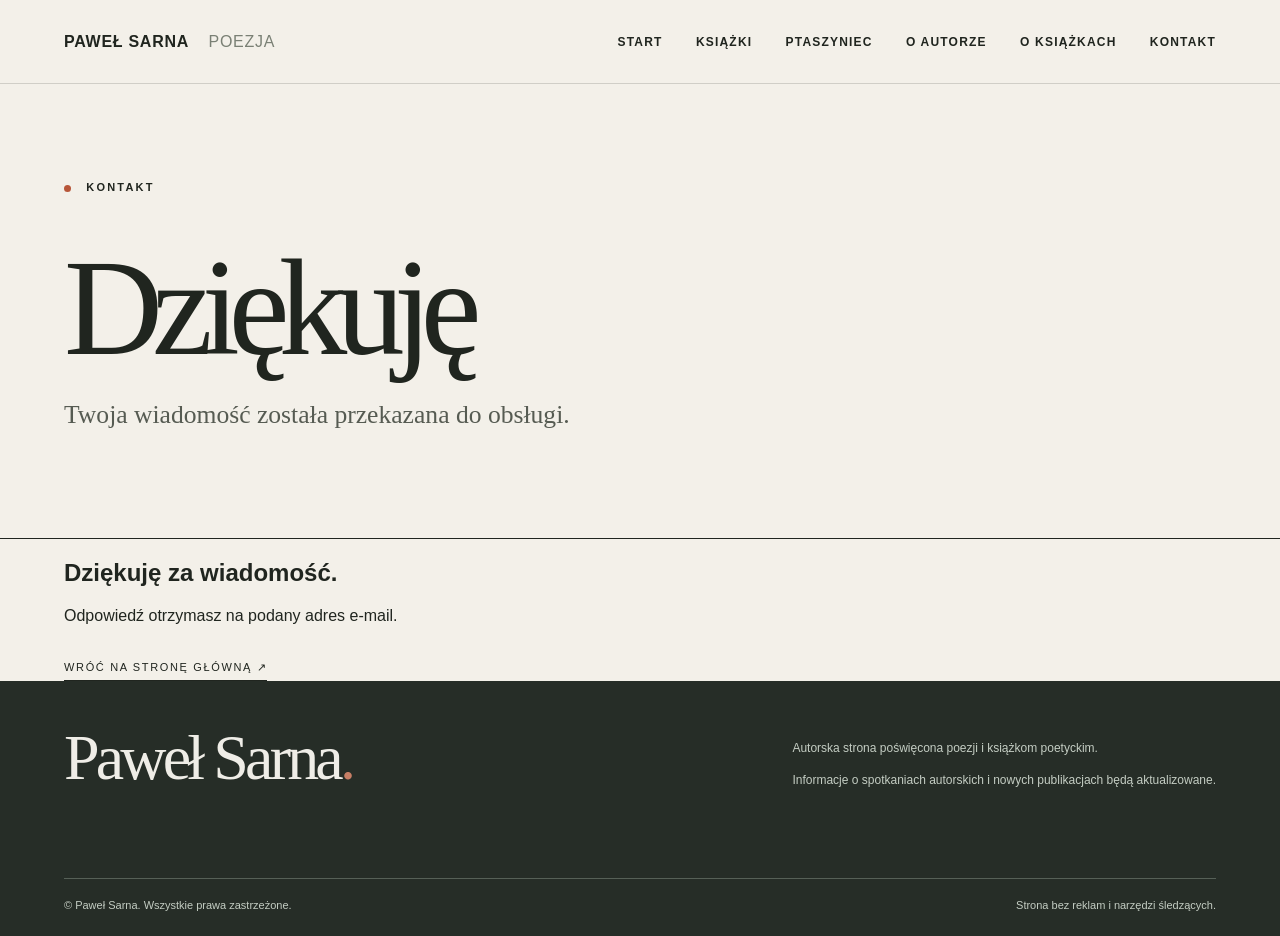
==== dziekuje.html @ df45cafb "Dodaj potwierdzenie wysłania formularza" ====
<!doctype html><html lang="pl"><head><meta charset="utf-8"><meta name="viewport" content="width=device-width, initial-scale=1"><meta name="color-scheme" content="light"><meta name="theme-color" content="#f3f0e9"><link rel="icon" type="image/svg+xml" href="favicon.svg"><link rel="stylesheet" href="style.css"><script defer src="script.js"></script><title>Wiadomość wysłana — Paweł Sarna</title><meta name="robots" content="noindex"><meta name="description" content="Potwierdzenie wysłania wiadomości ze strony autorskiej Pawła Sarny."><meta property="og:title" content="Wiadomość wysłana — Paweł Sarna"><meta property="og:description" content="Potwierdzenie wysłania wiadomości ze strony autorskiej Pawła Sarny."><meta property="og:type" content="website"></head><body><a class="skip" href="#tresc">Przejdź do treści</a><header class="site-header"><div class="shell nav"><a class="brand" href="index.html" aria-label="Paweł Sarna, strona główna">Paweł Sarna <span>poezja</span></a><button class="nav-toggle" aria-label="Otwórz lub zamknij menu" aria-expanded="false" aria-controls="menu">Menu ☰</button><nav id="menu" class="nav-links" aria-label="Nawigacja główna"><a href="index.html">Start</a><a href="ksiazki.html">Książki</a><a href="ptaszyniec.html">Ptaszyniec</a><a href="o-autorze.html">O autorze</a><a href="o-ksiazkach.html">O książkach</a><a href="kontakt.html">Kontakt</a></nav></div></header><main id="tresc"><section class="shell page-hero"><div class="eyebrow"><span class="point"></span> Kontakt</div><h1>Dziękuję</h1><p>Twoja wiadomość została przekazana do obsługi.</p></section><section class="shell contact-confirmation"><h2>Dziękuję za wiadomość.</h2><p>Odpowiedź otrzymasz na podany adres e-mail.</p><a class="text-link" href="index.html">Wróć na stronę główną ↗</a></section></main><footer class="footer"><div class="shell"><div class="footer-inner"><div class="footer-title">Paweł Sarna<span style="color:#c67e65">.</span></div><div><p>Autorska strona poświęcona poezji i książkom poetyckim.</p><p>Informacje o spotkaniach autorskich i nowych publikacjach będą aktualizowane.</p></div></div><div class="footer-bottom"><span>© Paweł Sarna. Wszystkie prawa zastrzeżone.</span><span>Strona bez reklam i narzędzi śledzących.</span></div></div></footer></body></html>
---- style.css ----
:root{--ink:#20251f;--muted:#6a6f65;--paper:#f3f0e9;--cream:#e7e3d8;--line:#bfc1b8;--accent:#b75639;--dark:#202723;--serif:Georgia,'Times New Roman',serif;--sans:Arial,sans-serif}*{box-sizing:border-box}html{scroll-behavior:smooth}body{margin:0;background:var(--paper);color:var(--ink);font-family:var(--sans);-webkit-font-smoothing:antialiased}a{color:inherit;text-decoration:none}a:hover{text-decoration:underline;text-decoration-color:var(--accent)}a:focus-visible,button:focus-visible{outline:3px solid var(--accent);outline-offset:3px}.skip{position:absolute;top:-6rem;left:1rem;background:white;padding:.8rem;z-index:100}.skip:focus{top:1rem}.shell{max-width:1420px;margin:auto;padding-inline:clamp(20px,5vw,86px)}.site-header{position:sticky;top:0;z-index:20;background:rgba(243,240,233,.96);border-bottom:1px solid rgba(65,70,61,.2)}.nav{min-height:83px;display:flex;align-items:center;justify-content:space-between;gap:24px}.brand{font-weight:700;font-size:16px;letter-spacing:.045em;text-transform:uppercase}.brand span{font-weight:400;color:#7a8075;margin-left:15px}.nav-links{display:flex;gap:clamp(17px,2.6vw,44px);align-items:center;font-size:12px;font-weight:600;text-transform:uppercase;letter-spacing:.1em}.nav-links .active,.nav-links a:hover{color:var(--accent)}.nav-toggle{display:none;border:1px solid var(--line);background:transparent;padding:10px 12px;color:var(--ink)}.eyebrow{font-size:11px;font-weight:700;text-transform:uppercase;letter-spacing:.2em;line-height:1.5}.eyebrow .point{height:7px;width:7px;border-radius:50%;background:var(--accent);display:inline-block;vertical-align:middle;margin-right:10px}.hero{min-height:clamp(620px,82vh,860px);position:relative;overflow:hidden;padding-top:clamp(45px,7vw,106px);padding-bottom:85px;display:flex;flex-direction:column;justify-content:space-between}.hero-top{display:flex;align-items:center;justify-content:space-between;gap:20px}.hero-top .right-note{font-size:12px;color:var(--muted)}.hero-name{font:400 clamp(86px,13.3vw,210px)/.86 var(--serif);letter-spacing:-.088em;margin:0 0 40px -9px;white-space:nowrap}.hero-name .surname{font-style:italic;display:block;padding-left:clamp(15px,8vw,150px)}.hero-bottom{display:grid;grid-template-columns:1fr 1fr;gap:40px;align-items:end}.hero-deck{max-width:520px;font:400 clamp(23px,2.65vw,40px)/1.2 var(--serif);letter-spacing:-.035em;margin:0}.hero-info{justify-self:end;min-width:245px}.hero-info .smallcap{font-size:11px;font-weight:700;letter-spacing:.17em;text-transform:uppercase;color:var(--muted)}.hero-info p{max-width:275px;line-height:1.7;font-size:13px}.barline{height:1px;background:var(--ink);margin:12px 0}.scroll-note{position:absolute;bottom:24px;left:clamp(20px,5vw,86px);font-size:10px;letter-spacing:.14em;text-transform:uppercase;color:var(--muted)}.hero-orn{position:absolute;width:260px;height:260px;right:-90px;top:16%;border:1px solid #c6c9bf;border-radius:50%;opacity:.45;pointer-events:none}.hero-orn::after{content:'';position:absolute;inset:36px;border:1px solid #c6c9bf;border-radius:50%}.section{padding-block:clamp(80px,9vw,150px)}.section-head{display:flex;align-items:baseline;justify-content:space-between;gap:16px;margin-bottom:40px}.section-head h2{font:400 clamp(52px,7vw,106px)/1 var(--serif);letter-spacing:-.06em;margin:0}.section-head p{color:var(--muted);font-size:12px;margin:0}.book-table{border-top:1px solid var(--ink)}.book-row{display:grid;grid-template-columns:minmax(90px,1fr) minmax(250px,3.5fr) minmax(140px,1.7fr) 28px;align-items:center;gap:20px;border-bottom:1px solid var(--line);padding:24px 0}.book-row:hover{padding-left:13px;background:rgba(255,255,255,.24);text-decoration:none}.book-year{font-size:14px;color:var(--muted)}.book-name{font:400 clamp(27px,3.2vw,50px)/1 var(--serif);letter-spacing:-.05em}.book-pub{font-size:12px;line-height:1.5;color:var(--muted)}.book-arrow{font-size:30px;text-align:right;color:var(--accent)}.book-note{font-size:12px;color:var(--muted);margin-top:25px}.feature{background:var(--dark);color:#f0eee8;overflow:hidden;position:relative}.feature .shell{padding-top:clamp(78px,9vw,150px);padding-bottom:clamp(70px,9vw,145px)}.feature-inner{display:grid;grid-template-columns:1fr 1.1fr;align-items:end;gap:40px;position:relative;z-index:1}.feature-watermark{font:italic 580px/.75 var(--serif);position:absolute;right:-.08em;top:-55px;color:#35433b;opacity:.65;pointer-events:none}.feature-status{display:inline-block;border:1px solid #738175;padding:10px 15px;font-size:11px;text-transform:uppercase;letter-spacing:.16em;margin-bottom:52px}.feature h2{font:italic 400 clamp(73px,11vw,178px)/.9 var(--serif);letter-spacing:-.07em;margin:0}.feature-text{max-width:420px;justify-self:end}.feature-text p{font:400 clamp(20px,2.25vw,32px)/1.3 var(--serif);letter-spacing:-.025em;margin:0 0 30px}.feature-text small{color:#bdc7bb;font-size:12px;line-height:1.7;display:block;max-width:360px}.feature-link{display:inline-flex;align-items:center;gap:15px;margin-top:35px;font-size:12px;letter-spacing:.12em;text-transform:uppercase;border-bottom:1px solid #aeb9ac;padding-bottom:10px}.feature-link:hover{color:#e1a086}.split{display:grid;grid-template-columns:1fr 1.3fr;gap:clamp(40px,9vw,150px)}.split .side-label{color:var(--accent);margin-top:10px}.bio-lead{font:400 clamp(28px,3.8vw,52px)/1.17 var(--serif);letter-spacing:-.04em;margin:0 0 32px}.bio-p{font-size:15px;line-height:1.9;max-width:660px}.text-link{display:inline-block;border-bottom:1px solid currentColor;padding-bottom:6px;margin-top:20px;font-size:11px;letter-spacing:.15em;text-transform:uppercase}.press{background:var(--cream)}.press-list{border-top:1px solid #777c72}.press-row{display:grid;grid-template-columns:160px 1fr auto;align-items:baseline;gap:24px;padding:25px 0;border-bottom:1px solid #b6bab0}.press-date{font-size:12px;font-weight:600;color:var(--muted)}.press-main strong{display:block;font:400 clamp(23px,2.5vw,34px)/1.15 var(--serif);letter-spacing:-.025em}.press-main span{display:block;font-size:12px;line-height:1.6;color:var(--muted);margin-top:10px}.press-arr{font-size:20px;color:var(--accent)}.footer{padding:45px 0 25px;background:#262d27;color:#efede7}.footer-inner{display:flex;align-items:start;justify-content:space-between;gap:45px}.footer-title{font:400 clamp(38px,5vw,76px)/1 var(--serif);letter-spacing:-.06em}.footer-inner p{font-size:12px;line-height:1.7;color:#c4cdc3;max-width:440px}.footer-bottom{border-top:1px solid #566057;padding-top:20px;margin-top:75px;display:flex;justify-content:space-between;gap:20px;font-size:11px;color:#c4cdc3}.page-hero{padding-top:95px;padding-bottom:80px;border-bottom:1px solid var(--ink)}.page-hero h1{font:400 clamp(70px,10.7vw,160px)/.94 var(--serif);letter-spacing:-.08em;margin:48px 0 22px}.page-hero p{font:400 clamp(19px,2vw,27px)/1.35 var(--serif);max-width:760px;color:#565b52}.article-wrap{max-width:950px;margin:0 auto;padding:80px 24px 130px}.article-wrap h2{font:400 clamp(35px,4vw,57px)/1.15 var(--serif);letter-spacing:-.04em;margin:50px 0 20px}.article-wrap p{font-size:16px;line-height:1.95;max-width:760px}.book-detail{padding:45px 0;border-bottom:1px solid var(--line);display:grid;grid-template-columns:90px 1fr;gap:30px}.book-detail h2{margin:0 0 15px;font:400 clamp(38px,4.8vw,70px)/1 var(--serif);letter-spacing:-.055em}.book-detail p{font-size:14px;color:#595f56;line-height:1.7;margin:.5em 0}.book-detail a{display:inline-block;margin:14px 18px 0 0;font-size:12px;text-decoration:underline;text-underline-offset:4px}.book-detail .detail-year{font-size:13px;color:var(--muted)}.year-badge{display:inline-block;font-size:11px;text-transform:uppercase;letter-spacing:.16em;color:var(--accent);margin:0 0 12px}.award{border-left:2px solid var(--accent);padding-left:25px;margin:22px 0}.source-note,.no-contact{font-size:12px;color:var(--muted)}.subtle-top{border-top:1px solid var(--line);padding-top:30px}.number-chip{font-size:11px;letter-spacing:.17em;text-transform:uppercase;color:var(--muted)}@media(max-width:850px){.nav{min-height:70px}.nav-toggle{display:block}.nav-links{display:none;position:absolute;top:70px;left:0;right:0;background:var(--paper);padding:22px 24px 28px;border-bottom:1px solid var(--line);flex-direction:column;align-items:start;gap:22px}.nav-links.open{display:flex}.brand span{display:none}.hero{min-height:600px}.hero-name{white-space:normal;font-size:clamp(75px,16vw,137px);margin-left:-5px}.hero-name .surname{padding-left:0}.hero-bottom{grid-template-columns:1fr}.hero-info{justify-self:start;min-width:0}.section-head{align-items:start;flex-direction:column}.book-row{grid-template-columns:68px 1fr 22px}.book-pub{grid-column:2/3;grid-row:2}.book-arrow{grid-column:3;grid-row:1/3}.feature-inner{grid-template-columns:1fr;gap:65px}.feature-text{justify-self:start}.feature-watermark{font-size:440px;top:0;right:-.35em}.split{grid-template-columns:1fr;gap:25px}.press-row{grid-template-columns:70px 1fr 20px}.footer-inner{flex-direction:column}.page-hero{padding-top:55px}.page-hero h1{margin:35px 0 20px}}@media(max-width:520px){.hero{min-height:590px;padding-top:32px}.hero-name{font-size:clamp(73px,17.2vw,90px)}.hero-bottom{gap:30px}.book-row{gap:12px}.book-name{font-size:30px}.book-year{font-size:12px}.book-pub{font-size:11px}.section{padding-block:75px}.press-row{grid-template-columns:1fr 20px;gap:9px}.press-date,.press-main{grid-column:1}.press-arr{grid-column:2;grid-row:2}.footer-bottom{flex-direction:column}.book-detail{grid-template-columns:1fr;gap:10px}.article-wrap{padding:55px 22px 85px}}@media(prefers-reduced-motion:reduce){html{scroll-behavior:auto}}
/* Reprodukcje okładek książek */
.book-detail--with-cover{grid-template-columns:minmax(155px,220px) minmax(0,1fr);gap:clamp(24px,4vw,72px);align-items:start}
.book-cover-wrap{max-width:205px}
.book-cover-wrap img{display:block;width:100%;height:auto;background:#ded5c8;box-shadow:10px 12px 0 rgba(32,37,31,.08)}
.book-cover-year{display:block;font-size:12px;color:var(--muted);margin-top:21px}
@media(max-width:520px){.book-detail--with-cover{grid-template-columns:1fr}.book-cover-wrap{max-width:185px}}

/* Spójne wyświetlanie okładek i odsyłaczy do źródeł */
.book-cover-link{display:block;max-width:205px}.book-cover-link:hover{text-decoration:none}.book-cover-wrap img{max-height:295px;object-fit:contain;object-position:left top}
.book-cover-fallback{display:none;flex-direction:column;justify-content:center;min-height:230px;padding:17px 15px;border:1px solid #bfc1b8;background:#e6e1d7;color:#333a32;font:400 19px/1.4 Georgia,serif;text-align:center;box-shadow:9px 11px 0 rgba(32,37,31,.07)}
.book-cover-wrap.cover-unavailable .book-cover-link{display:none}.book-cover-wrap.cover-unavailable .book-cover-fallback,.book-cover-wrap--link-only .book-cover-fallback{display:flex}.book-cover-wrap--link-only .book-cover-fallback{min-height:253px;align-items:center;justify-content:space-between;font-size:23px;letter-spacing:-.035em;padding:31px 15px}.book-cover-wrap--link-only .book-cover-fallback small{font:500 11px/1.6 Arial,sans-serif;letter-spacing:.02em;text-transform:uppercase}

/* Okładki książek: zachowujemy format oryginału, także kwadratowy. */
.book-detail--with-cover{align-items:start}
.book-cover-wrap{width:100%;max-width:205px;min-width:0}
.book-cover-wrap a.book-cover-link{display:block;width:100%;max-width:none}
.book-cover-wrap img{display:block;width:100%;height:auto;max-height:none;object-fit:contain;object-position:center top;transform:none;rotate:none;aspect-ratio:auto}
.book-cover-wrap img[src$="pokoj-na-widoku.webp"]{aspect-ratio:1/1}
.book-cover-wrap .book-cover-year{margin-top:18px}
@media(max-width:520px){.book-detail--with-cover{grid-template-columns:1fr;gap:24px}.book-cover-wrap{max-width:205px}}

/* Zapowiedź nowego tomu: priorytet na stronie i w bibliografii */
.forthcoming-link{display:inline-flex;align-items:center;gap:.35rem;font-weight:700;border-bottom:1px solid var(--accent);padding-bottom:3px;color:var(--ink)}
.forthcoming-link span{color:var(--accent);font-size:15px}
.books-preview{margin-top:0}
.books-preview-inner{background:var(--dark);color:#f0eee8;padding:clamp(28px,4.5vw,70px);position:relative;overflow:hidden}
.books-preview-inner::after{content:"P";position:absolute;right:-.05em;bottom:-.21em;font:italic 410px/.8 var(--serif);color:#314039;opacity:.45;pointer-events:none}
.books-preview-meta{display:flex;align-items:center;justify-content:space-between;gap:24px;border-bottom:1px solid #58645c;padding-bottom:17px;font:600 11px/1.5 var(--sans);letter-spacing:.17em;text-transform:uppercase;color:#c6d2c5;position:relative;z-index:1}
.books-preview-meta span:last-child{font-size:13px;color:#f3f0e9}
.books-preview-body{display:grid;grid-template-columns:minmax(0,1.4fr) minmax(195px,.65fr);align-items:end;gap:24px;padding:clamp(33px,5vw,82px) 0 clamp(8px,1.5vw,22px);position:relative;z-index:1}
.books-preview-kicker{font:600 11px/1.6 var(--sans);letter-spacing:.16em;text-transform:uppercase;color:#c7d3c5;margin:0 0 23px}
.books-preview h2{font:italic 400 clamp(65px,9.8vw,140px)/.94 var(--serif);letter-spacing:-.065em;margin:0;overflow-wrap:anywhere}
.books-preview-info{justify-self:end;max-width:265px}
.books-preview-info p{font:400 clamp(19px,2.25vw,27px)/1.3 var(--serif);margin:0 0 30px}
.books-preview-info a{display:inline-flex;align-items:center;gap:16px;font-size:11px;font-weight:600;letter-spacing:.13em;text-transform:uppercase;border-bottom:1px solid #b4c0b2;padding:0 0 9px}
.books-preview-info a:hover{color:#e1a086}
.published-books-heading{display:flex;align-items:baseline;justify-content:space-between;gap:24px;padding-top:clamp(52px,6vw,92px)}
.published-books-heading h2{font:400 clamp(32px,4.2vw,56px)/1.1 var(--serif);letter-spacing:-.04em;margin:0}
.published-books-heading span{font:400 12px/1.5 var(--sans);color:var(--muted)}
.published-books-heading+.section{padding-top:18px}
@media(max-width:680px){.books-preview-body{grid-template-columns:1fr;gap:37px}.books-preview-info{justify-self:start}.books-preview h2{font-size:clamp(62px,13.2vw,94px)}.published-books-heading{align-items:start;flex-direction:column;gap:9px}}

/* Strona „Wiersze” — czytelnicza prezentacja starszych opublikowanych tekstów */
.poetry-hero{padding-bottom:clamp(70px,8vw,115px)}
.poetry-section{padding-top:clamp(65px,8vw,120px);padding-bottom:clamp(80px,10vw,140px)}
.poetry-heading{display:grid;grid-template-columns:minmax(0,1fr) minmax(200px,.55fr);gap:40px;align-items:end;margin-bottom:45px}
.poetry-heading h2,.poetry-more h2{font:400 clamp(38px,5.3vw,74px)/1.06 var(--serif);letter-spacing:-.06em;margin:17px 0 0}
.poetry-heading>p{font:400 15px/1.8 var(--sans);max-width:330px;margin:0;color:var(--muted)}
.poem-list{padding:0;margin:0 0 32px;list-style:none;border-top:1px solid var(--ink)}
.poem-entry{display:grid;grid-template-columns:65px minmax(0,1fr);gap:20px;align-items:baseline;border-bottom:1px solid var(--line);padding:clamp(21px,3vw,34px) 0}
.poem-index{font:500 11px/1.5 var(--sans);letter-spacing:.12em;color:var(--muted)}
.poem-name{font:400 clamp(28px,4vw,49px)/1.15 var(--serif);letter-spacing:-.04em}
.poetry-primary-link{display:inline-flex;align-items:center;gap:22px;padding:18px 24px;border:1px solid var(--ink);font-size:11px;font-weight:700;letter-spacing:.12em;text-transform:uppercase;line-height:1.5}
.poetry-primary-link:hover{background:var(--ink);color:var(--paper);text-decoration:none}
.poetry-source{max-width:650px;margin:25px 0 0;color:var(--muted);font-size:12px;line-height:1.7}
.poetry-more{background:var(--cream)}
.poetry-more-inner{padding-top:clamp(65px,8vw,100px);padding-bottom:clamp(70px,8vw,110px);display:grid;grid-template-columns:minmax(0,1fr) auto;gap:50px;align-items:end}
.poetry-more-inner p{font-size:14px;line-height:1.8;color:var(--muted);max-width:510px}
.poetry-archive-link{font-size:11px;font-weight:700;letter-spacing:.11em;text-transform:uppercase;border-bottom:1px solid var(--ink);padding-bottom:12px;display:inline-flex;gap:20px;line-height:1.6}
@media(max-width:760px){.poetry-heading,.poetry-more-inner{grid-template-columns:1fr;gap:24px}.poem-entry{grid-template-columns:40px minmax(0,1fr);gap:12px}.poetry-more-inner{align-items:start}}

/* Czytelnia poezji: pełne utwory i nawigacja po pięciu tomach */
.poetry-volume-nav{display:flex;flex-wrap:wrap;gap:10px;padding-top:27px;padding-bottom:29px;border-bottom:1px solid var(--line)}
.poetry-volume-nav a{display:inline-flex;align-items:center;gap:11px;border:1px solid #aeb4a9;padding:13px 16px;font:600 12px/1.4 var(--sans);transition:background .15s,color .15s}
.poetry-volume-nav a span{font-size:11px;color:var(--muted);font-weight:400}
.poetry-volume-nav a:hover{background:var(--ink);color:var(--paper);text-decoration:none}
.poetry-volume-nav a:hover span{color:#d1d8ca}
.poetry-book-section{scroll-margin-top:95px}
.poetry-book-section:nth-of-type(odd){background:#ebe8e0}
.poetry-book-header{padding-top:clamp(70px,9vw,120px);padding-bottom:32px;border-bottom:1px solid var(--line)}
.poetry-book-kicker{display:flex;gap:22px;font:700 11px/1.4 var(--sans);letter-spacing:.17em;text-transform:uppercase;color:var(--accent)}
.poetry-book-header h2{font:400 clamp(45px,7vw,95px)/1 var(--serif);letter-spacing:-.065em;margin:26px 0 15px}
.poetry-book-header>p{font-size:12px;color:var(--muted);margin:0}
.poetry-poems{padding-top:0;padding-bottom:clamp(50px,8vw,130px)}
.poetry-piece{padding:clamp(47px,6vw,85px) 0;max-width:1050px;margin:0 auto;border-bottom:1px solid var(--line);scroll-margin-top:110px}
.poetry-piece:last-child{border-bottom:0}
.poetry-piece-heading{margin-bottom:36px}
.poetry-piece-number{display:block;font:700 10px/1.5 var(--sans);letter-spacing:.15em;text-transform:uppercase;color:var(--muted);margin-bottom:15px}
.poetry-piece h3{font:400 clamp(33px,4.2vw,60px)/1.08 var(--serif);letter-spacing:-.045em;margin:0;max-width:850px}
.poetry-dedication{font:italic 15px/1.5 var(--serif);margin:14px 0 0;color:var(--muted)}
/* Nie dopuszczamy do automatycznego łamania wersów: każdy znak nowej linii jest decyzją autora. */
.poetry-body{display:block;width:100%;max-width:980px;white-space:pre;overflow-x:auto;overflow-y:hidden;overflow-wrap:normal;word-break:normal;font:400 clamp(16px,1.42vw,19px)/1.75 var(--serif);letter-spacing:0;padding:0 0 10px;tab-size:4;-webkit-overflow-scrolling:touch;overscroll-behavior-x:contain;scrollbar-width:thin}
.poetry-body em{font-style:italic}
.poetry-end{padding-top:60px;padding-bottom:90px}
.poetry-end a{display:inline-block;border-bottom:1px solid var(--ink);padding-bottom:10px;font:700 11px/1.4 var(--sans);letter-spacing:.13em;text-transform:uppercase}
@media(max-width:680px){.poetry-volume-nav{gap:8px}.poetry-volume-nav a{padding:11px 12px;font-size:11px}.poetry-piece-heading{margin-bottom:28px}.poetry-body{font-size:16px;line-height:1.68;white-space:pre;overflow-wrap:normal;word-break:normal}}

/* Wersyfikacja autorska odtworzona ze składu książek. Twarde <br> zabezpieczają wersy także bez CSS. */
.poetry-body{display:block;white-space:normal;overflow:visible;max-width:100%;padding:0;font:400 clamp(16px,1.42vw,19px)/1.68 var(--serif)}
.poetry-stanza{display:block;white-space:nowrap;margin:0 0 1.15em;padding:0 0 5px;max-width:100%;overflow-x:auto;overflow-y:hidden;overscroll-behavior-x:contain;-webkit-overflow-scrolling:touch;scrollbar-width:thin}
.poetry-stanza:last-child{margin-bottom:0}
.poetry-stanza em{font-style:italic}
.poetry-stanza--date{font:400 0.81em/1.6 var(--serif);text-align:right;margin-top:1.6em;color:var(--muted);max-width:min(40em,100%)}
.poetry-dedication{text-align:right;max-width:42em}
@media(max-width:680px){.poetry-body{font-size:15px;line-height:1.67}.poetry-stanza{white-space:nowrap;font-size:inherit;line-height:inherit}}
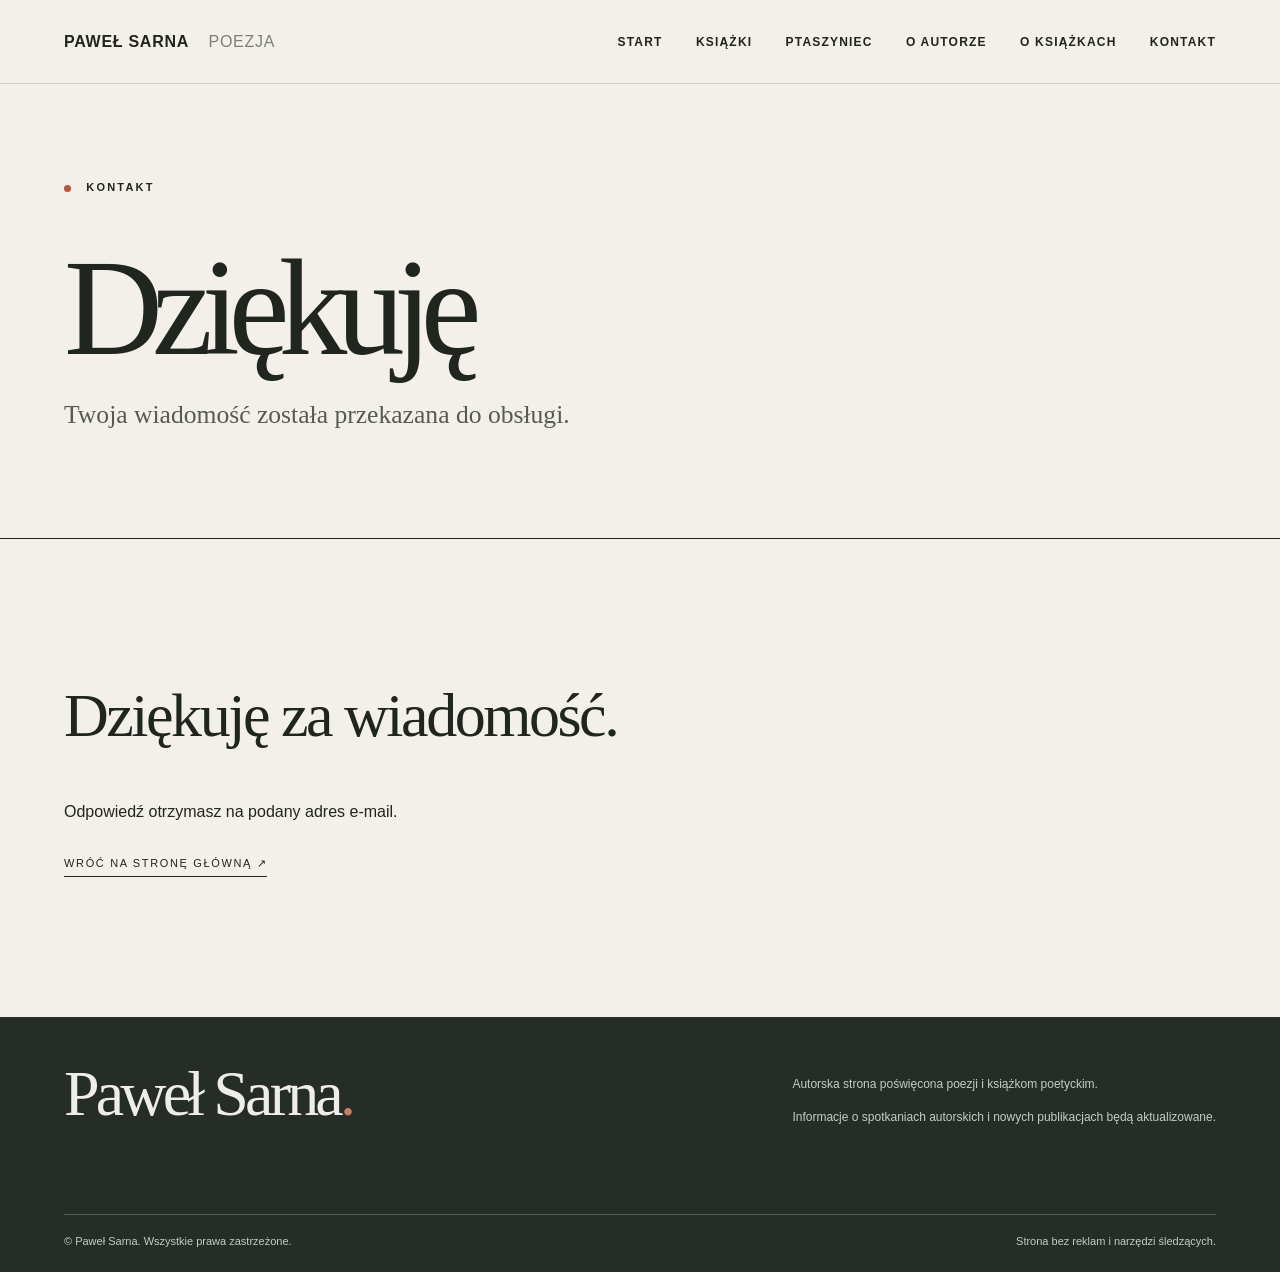
==== commit 85a2e32c: "Uzupełnij SEO: metadane, Schema.org, mapa witryny i karta Open Graph" ====
--- a/dziekuje.html
+++ b/dziekuje.html
@@ -1 +1 @@
-<!doctype html><html lang="pl"><head><meta charset="utf-8"><meta name="viewport" content="width=device-width, initial-scale=1"><meta name="color-scheme" content="light"><meta name="theme-color" content="#f3f0e9"><link rel="icon" type="image/svg+xml" href="favicon.svg"><link rel="stylesheet" href="style.css"><script defer src="script.js"></script><title>Wiadomość wysłana — Paweł Sarna</title><meta name="robots" content="noindex"><meta name="description" content="Potwierdzenie wysłania wiadomości ze strony autorskiej Pawła Sarny."><meta property="og:title" content="Wiadomość wysłana — Paweł Sarna"><meta property="og:description" content="Potwierdzenie wysłania wiadomości ze strony autorskiej Pawła Sarny."><meta property="og:type" content="website"></head><body><a class="skip" href="#tresc">Przejdź do treści</a><header class="site-header"><div class="shell nav"><a class="brand" href="index.html" aria-label="Paweł Sarna, strona główna">Paweł Sarna <span>poezja</span></a><button class="nav-toggle" aria-label="Otwórz lub zamknij menu" aria-expanded="false" aria-controls="menu">Menu ☰</button><nav id="menu" class="nav-links" aria-label="Nawigacja główna"><a href="index.html">Start</a><a href="ksiazki.html">Książki</a><a href="ptaszyniec.html">Ptaszyniec</a><a href="o-autorze.html">O autorze</a><a href="o-ksiazkach.html">O książkach</a><a href="kontakt.html">Kontakt</a></nav></div></header><main id="tresc"><section class="shell page-hero"><div class="eyebrow"><span class="point"></span> Kontakt</div><h1>Dziękuję</h1><p>Twoja wiadomość została przekazana do obsługi.</p></section><section class="shell contact-confirmation"><h2>Dziękuję za wiadomość.</h2><p>Odpowiedź otrzymasz na podany adres e-mail.</p><a class="text-link" href="index.html">Wróć na stronę główną ↗</a></section></main><footer class="footer"><div class="shell"><div class="footer-inner"><div class="footer-title">Paweł Sarna<span style="color:#c67e65">.</span></div><div><p>Autorska strona poświęcona poezji i książkom poetyckim.</p><p>Informacje o spotkaniach autorskich i nowych publikacjach będą aktualizowane.</p></div></div><div class="footer-bottom"><span>© Paweł Sarna. Wszystkie prawa zastrzeżone.</span><span>Strona bez reklam i narzędzi śledzących.</span></div></div></footer></body></html>+<!doctype html><html lang="pl"><head><meta charset="utf-8"><meta name="viewport" content="width=device-width, initial-scale=1"><meta name="color-scheme" content="light"><meta name="theme-color" content="#f3f0e9"><link rel="icon" type="image/svg+xml" href="favicon.svg"><link rel="stylesheet" href="style.css"><script defer src="script.js"></script><title>Wiadomość wysłana – Paweł Sarna</title><meta name="robots" content="noindex"><meta name="description" content="Potwierdzenie przekazania wiadomości do autora."><meta property="og:title" content="Wiadomość wysłana – Paweł Sarna"><meta property="og:description" content="Potwierdzenie przekazania wiadomości do autora."><meta property="og:type" content="website"><link rel="canonical" href="https://pawelsarna.github.io/dziekuje.html"><meta name="author" content="Paweł Sarna"><meta property="og:url" content="https://pawelsarna.github.io/dziekuje.html"><meta property="og:site_name" content="Paweł Sarna — poezja"><meta property="og:locale" content="pl_PL"><meta property="og:image" content="https://pawelsarna.github.io/og-pawel-sarna.png"><meta property="og:image:secure_url" content="https://pawelsarna.github.io/og-pawel-sarna.png"><meta property="og:image:type" content="image/png"><meta property="og:image:width" content="1200"><meta property="og:image:height" content="630"><meta property="og:image:alt" content="Paweł Sarna — poezja, oficjalna strona autorska"><meta name="twitter:card" content="summary_large_image"><meta name="twitter:title" content="Wiadomość wysłana – Paweł Sarna"><meta name="twitter:description" content="Potwierdzenie przekazania wiadomości do autora."><meta name="twitter:image" content="https://pawelsarna.github.io/og-pawel-sarna.png"></head><body><a class="skip" href="#tresc">Przejdź do treści</a><header class="site-header"><div class="shell nav"><a class="brand" href="index.html" aria-label="Paweł Sarna, strona główna">Paweł Sarna <span>poezja</span></a><button class="nav-toggle" aria-label="Otwórz lub zamknij menu" aria-expanded="false" aria-controls="menu">Menu ☰</button><nav id="menu" class="nav-links" aria-label="Nawigacja główna"><a href="index.html">Start</a><a href="ksiazki.html">Książki</a><a href="ptaszyniec.html">Ptaszyniec</a><a href="o-autorze.html">O autorze</a><a href="o-ksiazkach.html">O książkach</a><a href="kontakt.html">Kontakt</a></nav></div></header><main id="tresc"><section class="shell page-hero"><div class="eyebrow"><span class="point"></span> Kontakt</div><h1>Dziękuję</h1><p>Twoja wiadomość została przekazana do obsługi.</p></section><section class="shell contact-confirmation"><h2>Dziękuję za wiadomość.</h2><p>Odpowiedź otrzymasz na podany adres e-mail.</p><a class="text-link" href="index.html">Wróć na stronę główną ↗</a></section></main><footer class="footer"><div class="shell"><div class="footer-inner"><div class="footer-title">Paweł Sarna<span style="color:#c67e65">.</span></div><div><p>Autorska strona poświęcona poezji i książkom poetyckim.</p><p>Informacje o spotkaniach autorskich i nowych publikacjach będą aktualizowane.</p></div></div><div class="footer-bottom"><span>© Paweł Sarna. Wszystkie prawa zastrzeżone.</span><span>Strona bez reklam i narzędzi śledzących.</span></div></div></footer></body></html>
--- a/style.css
+++ b/style.css
@@ -94,3 +94,23 @@
 .poetry-stanza--date{font:400 0.81em/1.6 var(--serif);text-align:right;margin-top:1.6em;color:var(--muted);max-width:min(40em,100%)}
 .poetry-dedication{text-align:right;max-width:42em}
 @media(max-width:680px){.poetry-body{font-size:15px;line-height:1.67}.poetry-stanza{white-space:nowrap;font-size:inherit;line-height:inherit}}
+
+/* Formularz kontaktowy */
+.contact-section{padding-top:clamp(65px,8vw,120px);padding-bottom:clamp(95px,10vw,160px)}
+.contact-layout{display:grid;grid-template-columns:minmax(0,.8fr) minmax(0,1.2fr);gap:clamp(40px,9vw,145px);align-items:start}
+.contact-intro{font:400 clamp(24px,2.7vw,36px)/1.35 var(--serif);letter-spacing:-.025em;margin:0 0 24px}
+.contact-info{font-size:14px;line-height:1.85;color:var(--muted);max-width:400px}
+.contact-form{border-top:1px solid var(--ink);padding-top:35px;max-width:760px}
+.contact-field{margin-bottom:29px}
+.contact-field label{display:block;font-size:11px;letter-spacing:.15em;text-transform:uppercase;font-weight:700;margin-bottom:12px}
+.contact-field input,.contact-field textarea{display:block;width:100%;padding:15px 16px;border:1px solid #aaaFA5;background:#faf8f2;border-radius:0;color:var(--ink);font:16px/1.5 var(--sans)}
+.contact-field textarea{min-height:210px;resize:vertical}
+.contact-field input:focus,.contact-field textarea:focus{outline:2px solid var(--accent);outline-offset:2px}
+.contact-field input::placeholder,.contact-field textarea::placeholder{color:#777c73}
+.contact-submit{padding:17px 31px;background:var(--dark);border:1px solid var(--dark);color:#f5f3ee;font:700 12px var(--sans);letter-spacing:.13em;text-transform:uppercase;cursor:pointer}
+.contact-submit:hover{background:var(--accent);border-color:var(--accent)}
+.contact-privacy{margin-top:25px;font-size:12px;line-height:1.8;color:var(--muted);max-width:680px}
+.contact-privacy a{text-decoration:underline;text-underline-offset:3px}
+.contact-confirmation{min-height:35vh;padding-top:90px;padding-bottom:140px}
+.contact-confirmation h2{font:400 clamp(35px,5vw,62px)/1.15 var(--serif);letter-spacing:-.04em}
+@media(max-width:800px){.contact-layout{grid-template-columns:1fr;gap:35px}.contact-section{padding-top:60px}.contact-form{max-width:none}}
